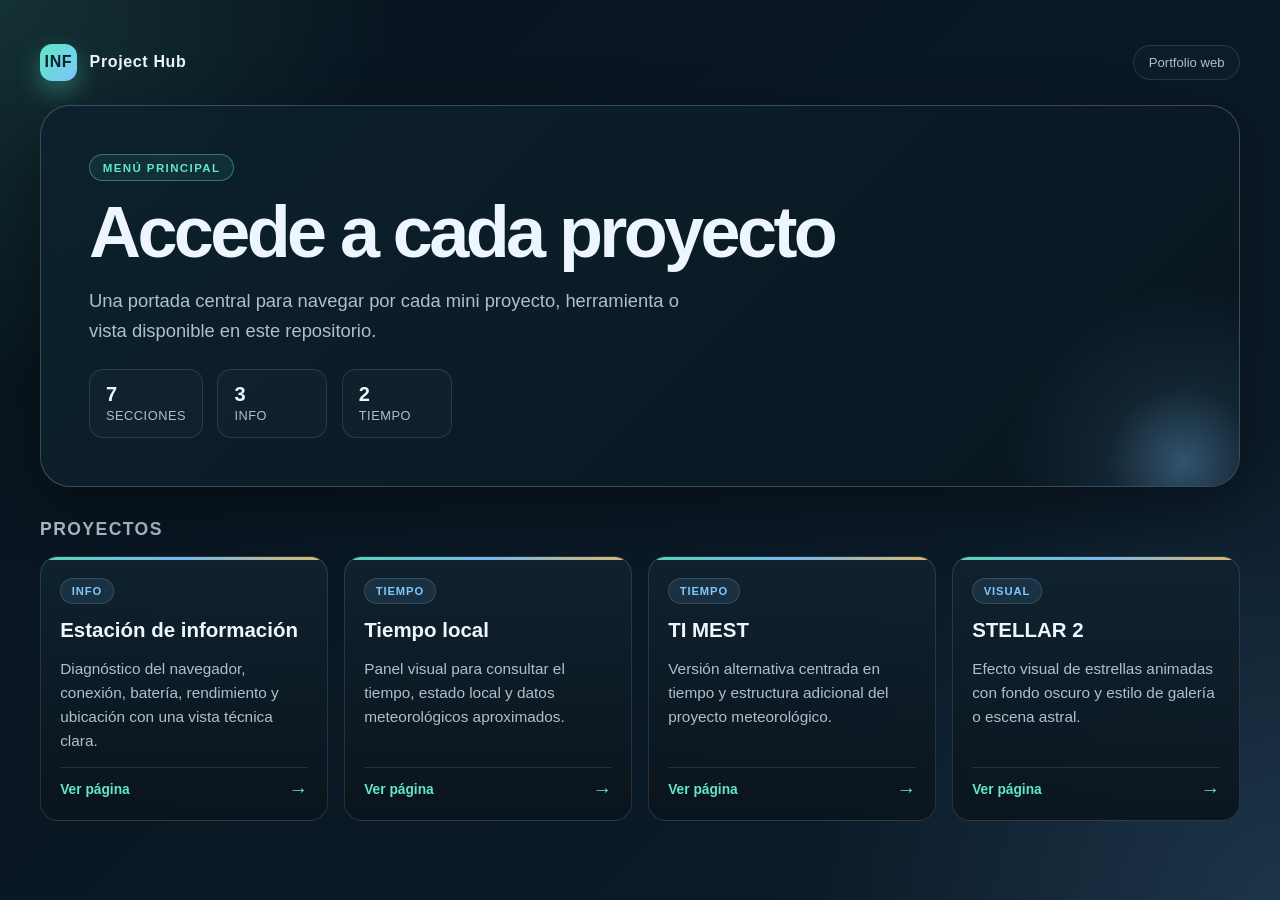
==== index.html @ cabd2fb2 "Fix STELLAR2 and add index links" ====
<!doctype html>
<html lang="es">
<head>
  <meta charset="utf-8">
  <meta name="viewport" content="width=device-width, initial-scale=1">
  <title>Hub de proyectos</title>
  <style>
    :root {
      --bg: #07131d;
      --bg-2: #0d1d2c;
      --panel: rgba(14, 29, 41, 0.88);
      --panel-strong: rgba(17, 35, 48, 0.96);
      --line: rgba(159, 177, 197, 0.18);
      --line-strong: rgba(159, 177, 197, 0.32);
      --text: #edf6ff;
      --muted: #aebfcf;
      --primary: #60e7c5;
      --primary-2: #7ec8ff;
      --gold: #f7c873;
      --shadow: rgba(0, 0, 0, 0.38);
    }

    * { box-sizing: border-box; }

    html {
      scroll-behavior: smooth;
    }

    body {
      margin: 0;
      min-height: 100vh;
      font-family: Inter, "Segoe UI", Roboto, Helvetica, Arial, sans-serif;
      color: var(--text);
      background:
        radial-gradient(circle at top left, rgba(96, 231, 197, 0.14), transparent 25%),
        radial-gradient(circle at bottom right, rgba(126, 200, 255, 0.14), transparent 30%),
        linear-gradient(135deg, var(--bg) 0%, var(--bg-2) 100%);
    }

    a { color: inherit; text-decoration: none; }

    .shell {
      width: min(1200px, calc(100% - 2rem));
      margin: 0 auto;
      padding: 2rem 0 4rem;
    }

    .topbar {
      display: flex;
      align-items: center;
      justify-content: space-between;
      gap: 1rem;
      padding: 0.75rem 0 1.5rem;
    }

    .brand {
      display: inline-flex;
      align-items: center;
      gap: 0.8rem;
      font-weight: 700;
      letter-spacing: 0.04em;
      color: var(--text);
    }

    .brand-mark {
      width: 2.3rem;
      height: 2.3rem;
      display: grid;
      place-items: center;
      border-radius: 12px;
      background: linear-gradient(135deg, var(--primary), var(--primary-2));
      color: #062230;
      font-weight: 800;
      box-shadow: 0 10px 24px rgba(96, 231, 197, 0.35);
    }

    .pill {
      display: inline-flex;
      align-items: center;
      gap: 0.5rem;
      padding: 0.55rem 0.9rem;
      border-radius: 999px;
      border: 1px solid var(--line);
      background: rgba(255,255,255,0.02);
      color: var(--muted);
      font-size: 0.82rem;
    }

    .hero {
      position: relative;
      overflow: hidden;
      border: 1px solid var(--line-strong);
      border-radius: 30px;
      background: linear-gradient(135deg, rgba(12, 34, 45, 0.98), rgba(10, 22, 32, 0.92));
      box-shadow: 0 20px 60px var(--shadow);
      padding: clamp(1.5rem, 4vw, 3rem);
      margin-bottom: 2rem;
    }

    .hero::before {
      content: "";
      position: absolute;
      inset: auto -10% -40% auto;
      width: 22rem;
      height: 22rem;
      border-radius: 50%;
      background: radial-gradient(circle, rgba(126,200,255,0.34) 0%, rgba(126,200,255,0.08) 30%, transparent 70%);
      pointer-events: none;
    }

    .hero-inner {
      position: relative;
      z-index: 1;
      max-width: 750px;
    }

    .eyebrow {
      display: inline-block;
      margin-bottom: 0.85rem;
      padding: 0.42rem 0.8rem;
      border: 1px solid rgba(96, 231, 197, 0.4);
      background: rgba(96, 231, 197, 0.08);
      color: var(--primary);
      border-radius: 999px;
      font-size: 0.72rem;
      letter-spacing: 0.12em;
      text-transform: uppercase;
      font-weight: 700;
    }

    h1 {
      margin: 0;
      line-height: 1.05;
      font-size: clamp(2.2rem, 6vw, 4.5rem);
      letter-spacing: -0.05em;
    }

    .subtitle {
      margin: 1rem 0 0;
      color: var(--muted);
      font-size: clamp(1rem, 1.8vw, 1.15rem);
      line-height: 1.6;
      max-width: 60ch;
    }

    .stats {
      display: flex;
      flex-wrap: wrap;
      gap: 0.9rem;
      margin-top: 1.5rem;
    }

    .stat {
      min-width: 110px;
      padding: 0.8rem 1rem;
      border: 1px solid var(--line);
      border-radius: 14px;
      background: rgba(255,255,255,0.018);
    }

    .stat strong {
      display: block;
      font-size: 1.25rem;
      font-weight: 800;
      color: var(--text);
    }

    .stat span {
      color: var(--muted);
      font-size: 0.8rem;
      letter-spacing: 0.04em;
      text-transform: uppercase;
    }

    .section-head {
      display: flex;
      align-items: center;
      justify-content: space-between;
      gap: 1rem;
      margin: 2rem 0 1rem;
    }

    .section-title {
      margin: 0;
      font-size: 1.1rem;
      letter-spacing: 0.08em;
      text-transform: uppercase;
      color: var(--muted);
      font-weight: 700;
    }

    .grid {
      display: grid;
      grid-template-columns: repeat(auto-fit, minmax(260px, 1fr));
      gap: 1rem;
    }

    .card {
      position: relative;
      display: flex;
      flex-direction: column;
      gap: 0.9rem;
      padding: 1.3rem 1.2rem;
      border: 1px solid var(--line);
      border-radius: 18px;
      background: linear-gradient(180deg, rgba(17, 35, 48, 0.9), rgba(10, 20, 28, 0.9));
      box-shadow: inset 0 1px 0 rgba(255,255,255,0.04);
      transition: transform 0.18s ease, border-color 0.18s ease, box-shadow 0.18s ease;
      overflow: hidden;
    }

    .card::before {
      content: "";
      position: absolute;
      inset: 0 auto auto 0;
      width: 100%;
      height: 3px;
      background: linear-gradient(90deg, var(--primary), var(--primary-2), var(--gold));
      opacity: 0.9;
    }

    .card:hover {
      transform: translateY(-4px);
      border-color: var(--line-strong);
      box-shadow: 0 18px 36px rgba(0,0,0,0.2);
    }

    .tag {
      display: inline-flex;
      align-self: flex-start;
      padding: 0.38rem 0.66rem;
      border-radius: 999px;
      background: rgba(126, 200, 255, 0.1);
      border: 1px solid rgba(126, 200, 255, 0.2);
      color: var(--primary-2);
      font-size: 0.7rem;
      font-weight: 800;
      text-transform: uppercase;
      letter-spacing: 0.08em;
    }

    .card h2 {
      margin: 0;
      font-size: 1.28rem;
      line-height: 1.2;
    }

    .card p {
      margin: 0;
      color: var(--muted);
      line-height: 1.55;
      font-size: 0.96rem;
    }

    .card footer {
      margin-top: auto;
      display: flex;
      align-items: center;
      justify-content: space-between;
      gap: 0.75rem;
      padding-top: 0.75rem;
      border-top: 1px solid var(--line);
      color: var(--primary);
      font-weight: 700;
      font-size: 0.86rem;
    }

    .arrow {
      font-size: 1.2rem;
      line-height: 1;
    }

    @media (max-width: 640px) {
      .topbar {
        flex-direction: column;
        align-items: flex-start;
      }

      .stats {
        display: grid;
        grid-template-columns: repeat(2, minmax(0, 1fr));
      }
    }
  </style>
</head>
<body>
  <div class="shell">
    <header class="topbar">
      <div class="brand">
        <span class="brand-mark">INF</span>
        <span>Project Hub</span>
      </div>
      <div class="pill">Portfolio web</div>
    </header>

    <section class="hero">
      <div class="hero-inner">
        <div class="eyebrow">Menú principal</div>
        <h1>Accede a cada proyecto</h1>
        <p class="subtitle">Una portada central para navegar por cada mini proyecto, herramienta o vista disponible en este repositorio.</p>

        <div class="stats" aria-label="Resumen">
          <div class="stat">
            <strong>7</strong>
            <span>Secciones</span>
          </div>
          <div class="stat">
            <strong>3</strong>
            <span>Info</span>
          </div>
          <div class="stat">
            <strong>2</strong>
            <span>Tiempo</span>
          </div>
        </div>
      </div>
    </section>

    <div class="section-head">
      <h2 class="section-title">Proyectos</h2>
    </div>

    <section class="grid" aria-label="Listado de proyectos">
      <a class="card" href="INFO_TEST_PAGES/inf1.html">
        <span class="tag">Info</span>
        <h2>Estación de información</h2>
        <p>Diagnóstico del navegador, conexión, batería, rendimiento y ubicación con una vista técnica clara.</p>
        <footer>
          <span>Ver página</span>
          <span class="arrow">→</span>
        </footer>
      </a>

      <a class="card" href="TIEMPROJECT/tiempo.html">
        <span class="tag">Tiempo</span>
        <h2>Tiempo local</h2>
        <p>Panel visual para consultar el tiempo, estado local y datos meteorológicos aproximados.</p>
        <footer>
          <span>Ver página</span>
          <span class="arrow">→</span>
        </footer>
      </a>

      <a class="card" href="TIMEST/index.html">
        <span class="tag">Tiempo</span>
        <h2>TI MEST</h2>
        <p>Versión alternativa centrada en tiempo y estructura adicional del proyecto meteorológico.</p>
        <footer>
          <span>Ver página</span>
          <span class="arrow">→</span>
        </footer>
      </a>

      <a class="card" href="STELLAR2/index.html">
        <span class="tag">Visual</span>
        <h2>STELLAR 2</h2>
        <p>Efecto visual de estrellas animadas con fondo oscuro y estilo de galería o escena astral.</p>
        <footer>
          <span>Ver página</span>
          <span class="arrow">→</span>
        </footer>
      </a>
    </section>
  </div>
</body>
</html>
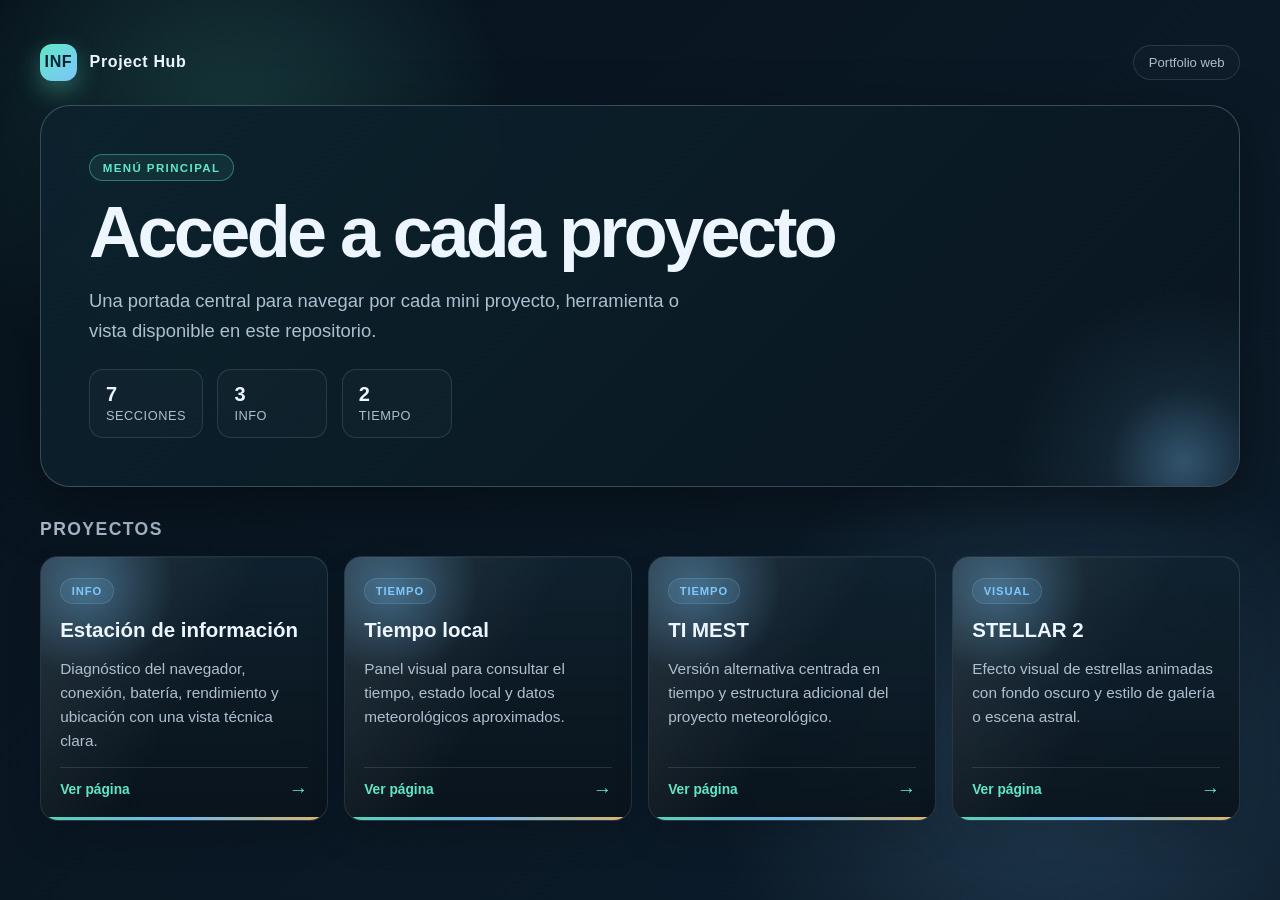
==== commit 242fec6f: "Adjust index mobile orientation glow" ====
--- a/index.html
+++ b/index.html
@@ -18,6 +18,11 @@
       --primary-2: #7ec8ff;
       --gold: #f7c873;
       --shadow: rgba(0, 0, 0, 0.38);
+      --ambient-x: 18%;
+      --ambient-y: 16%;
+      --card-glow-x: 16%;
+      --card-glow-y: 12%;
+      --card-tilt: 120deg;
     }
 
     * { box-sizing: border-box; }
@@ -32,9 +37,10 @@
       font-family: Inter, "Segoe UI", Roboto, Helvetica, Arial, sans-serif;
       color: var(--text);
       background:
-        radial-gradient(circle at top left, rgba(96, 231, 197, 0.14), transparent 25%),
-        radial-gradient(circle at bottom right, rgba(126, 200, 255, 0.14), transparent 30%),
+        radial-gradient(circle at var(--ambient-x) var(--ambient-y), rgba(96, 231, 197, 0.18), transparent 22%),
+        radial-gradient(circle at calc(100% - var(--ambient-x)) calc(100% - var(--ambient-y)), rgba(126, 200, 255, 0.18), transparent 26%),
         linear-gradient(135deg, var(--bg) 0%, var(--bg-2) 100%);
+      transition: background-position 0.35s ease;
     }
 
     a { color: inherit; text-decoration: none; }
@@ -204,25 +210,38 @@
       border: 1px solid var(--line);
       border-radius: 18px;
       background: linear-gradient(180deg, rgba(17, 35, 48, 0.9), rgba(10, 20, 28, 0.9));
-      box-shadow: inset 0 1px 0 rgba(255,255,255,0.04);
+      box-shadow: inset 0 1px 0 rgba(255,255,255,0.04), 0 18px 36px rgba(0,0,0,0.12);
       transition: transform 0.18s ease, border-color 0.18s ease, box-shadow 0.18s ease;
       overflow: hidden;
+      isolation: isolate;
     }
 
     .card::before {
       content: "";
       position: absolute;
-      inset: 0 auto auto 0;
-      width: 100%;
+      inset: 0;
+      background:
+        radial-gradient(circle at var(--card-glow-x) var(--card-glow-y), rgba(126, 200, 255, 0.38), transparent 26%),
+        linear-gradient(var(--card-tilt), rgba(255,255,255,0.12), transparent 52%);
+      opacity: 0.9;
+      pointer-events: none;
+      z-index: -1;
+    }
+
+    .card::after {
+      content: "";
+      position: absolute;
+      inset: auto 0 0 0;
       height: 3px;
       background: linear-gradient(90deg, var(--primary), var(--primary-2), var(--gold));
       opacity: 0.9;
+      pointer-events: none;
     }
 
     .card:hover {
       transform: translateY(-4px);
       border-color: var(--line-strong);
-      box-shadow: 0 18px 36px rgba(0,0,0,0.2);
+      box-shadow: 0 22px 42px rgba(0,0,0,0.2);
     }
 
     .tag {
@@ -270,15 +289,66 @@
       line-height: 1;
     }
 
+    @media (max-width: 900px) {
+      .grid {
+        grid-template-columns: repeat(2, minmax(0, 1fr));
+      }
+    }
+
+    @media (orientation: landscape) and (max-height: 520px) {
+      :root {
+        --ambient-x: 28%;
+        --ambient-y: 26%;
+        --card-glow-x: 72%;
+        --card-glow-y: 20%;
+        --card-tilt: 155deg;
+      }
+    }
+
     @media (max-width: 640px) {
+      :root {
+        --ambient-x: 20%;
+        --ambient-y: 18%;
+        --card-glow-x: 22%;
+        --card-glow-y: 18%;
+        --card-tilt: 110deg;
+      }
+
+      .shell {
+        width: min(100% - 1rem, 1200px);
+        padding-top: 1rem;
+      }
+
       .topbar {
         flex-direction: column;
         align-items: flex-start;
+        gap: 0.8rem;
+      }
+
+      .hero {
+        border-radius: 22px;
+        padding: 1.2rem 1rem 1.3rem;
       }
 
       .stats {
         display: grid;
         grid-template-columns: repeat(2, minmax(0, 1fr));
+      }
+
+      .grid {
+        grid-template-columns: 1fr;
+      }
+
+      .card {
+        padding: 1rem 1rem 0.95rem;
+      }
+
+      .card h2 {
+        font-size: 1.12rem;
+      }
+
+      .card p {
+        font-size: 0.92rem;
       }
     }
   </style>
@@ -351,7 +421,7 @@
         </footer>
       </a>
 
-      <a class="card" href="STELLAR2/index.html">
+      <a class="card" href="stellar2.html">
         <span class="tag">Visual</span>
         <h2>STELLAR 2</h2>
         <p>Efecto visual de estrellas animadas con fondo oscuro y estilo de galería o escena astral.</p>
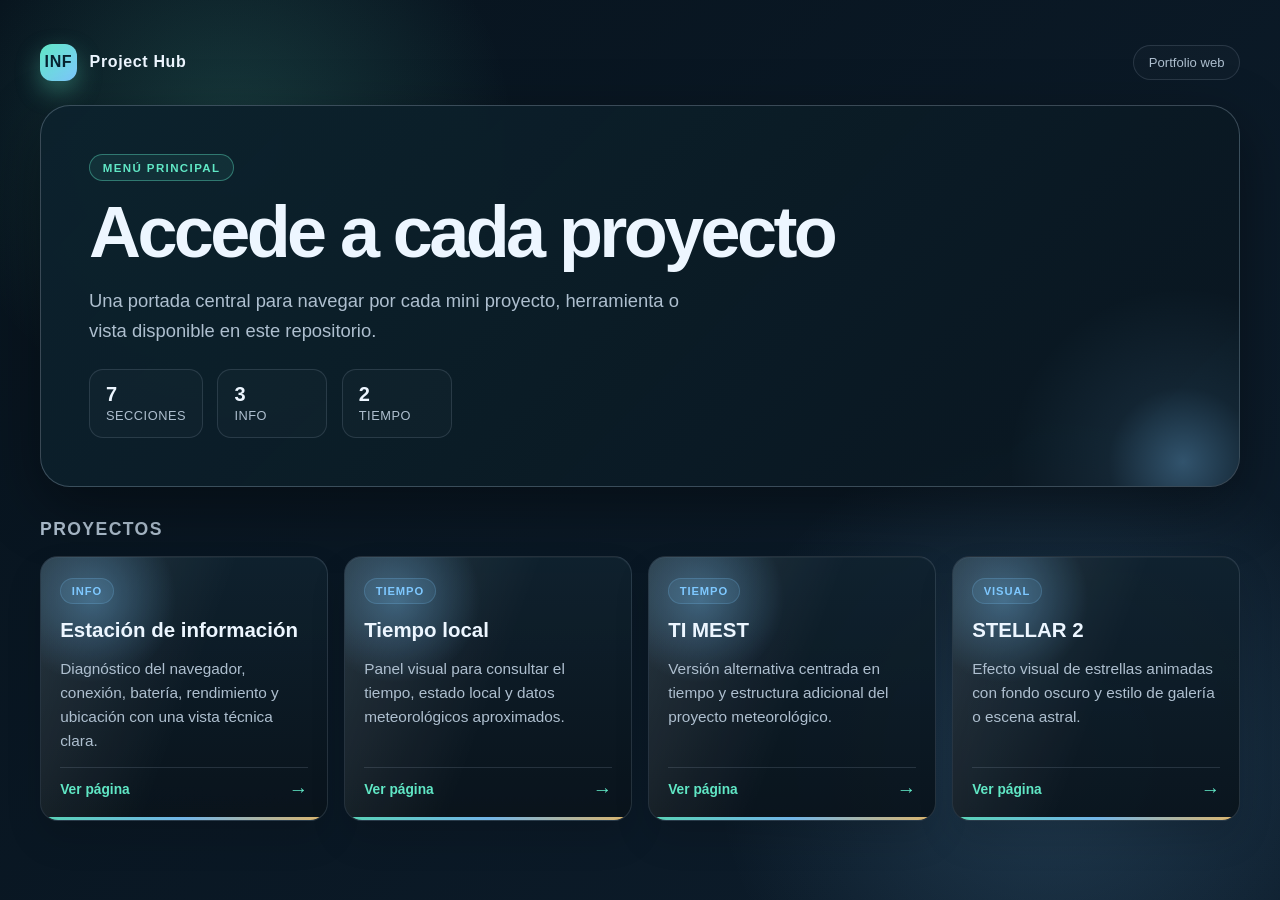
==== commit d07347cc: "Add motion-reactive index reflections" ====
--- a/index.html
+++ b/index.html
@@ -186,6 +186,10 @@
       margin: 2rem 0 1rem;
     }
 
+    body {
+      transition: background 0.45s ease;
+    }
+
     .section-title {
       margin: 0;
       font-size: 1.1rem;
@@ -432,5 +436,48 @@
       </a>
     </section>
   </div>
+
+  <script>
+    const root = document.documentElement;
+    const clamp = (value, min, max) => Math.min(Math.max(value, min), max);
+
+    function updateMotionVisuals(x, y) {
+      const ambientX = clamp(18 + x * 22, 8, 42);
+      const ambientY = clamp(16 + y * 20, 8, 36);
+      const glowX = clamp(18 + x * 24, 10, 72);
+      const glowY = clamp(16 + y * 22, 8, 38);
+      const tilt = 110 + x * 45;
+
+      root.style.setProperty('--ambient-x', `${ambientX}%`);
+      root.style.setProperty('--ambient-y', `${ambientY}%`);
+      root.style.setProperty('--card-glow-x', `${glowX}%`);
+      root.style.setProperty('--card-glow-y', `${glowY}%`);
+      root.style.setProperty('--card-tilt', `${tilt}deg`);
+    }
+
+    function handleOrientation(event) {
+      const gamma = clamp((Number(event.gamma || 0) / 30), -1, 1);
+      const beta = clamp((Number(event.beta || 0) / 35), -1, 1);
+      updateMotionVisuals(gamma, -beta);
+    }
+
+    function handlePointerMove(event) {
+      const x = clamp(((event.clientX / window.innerWidth) - 0.5) * 2, -1, 1);
+      const y = clamp(((event.clientY / window.innerHeight) - 0.5) * 2, -1, 1);
+      updateMotionVisuals(x, -y);
+    }
+
+    if (window.DeviceOrientationEvent) {
+      window.addEventListener('deviceorientation', handleOrientation, { passive: true });
+    }
+
+    window.addEventListener('pointermove', handlePointerMove, { passive: true });
+    window.addEventListener('orientationchange', () => {
+      const isLandscape = window.matchMedia('(orientation: landscape)').matches;
+      updateMotionVisuals(isLandscape ? 0.7 : -0.2, isLandscape ? -0.3 : 0.2);
+    });
+
+    updateMotionVisuals(0, 0);
+  </script>
 </body>
 </html>
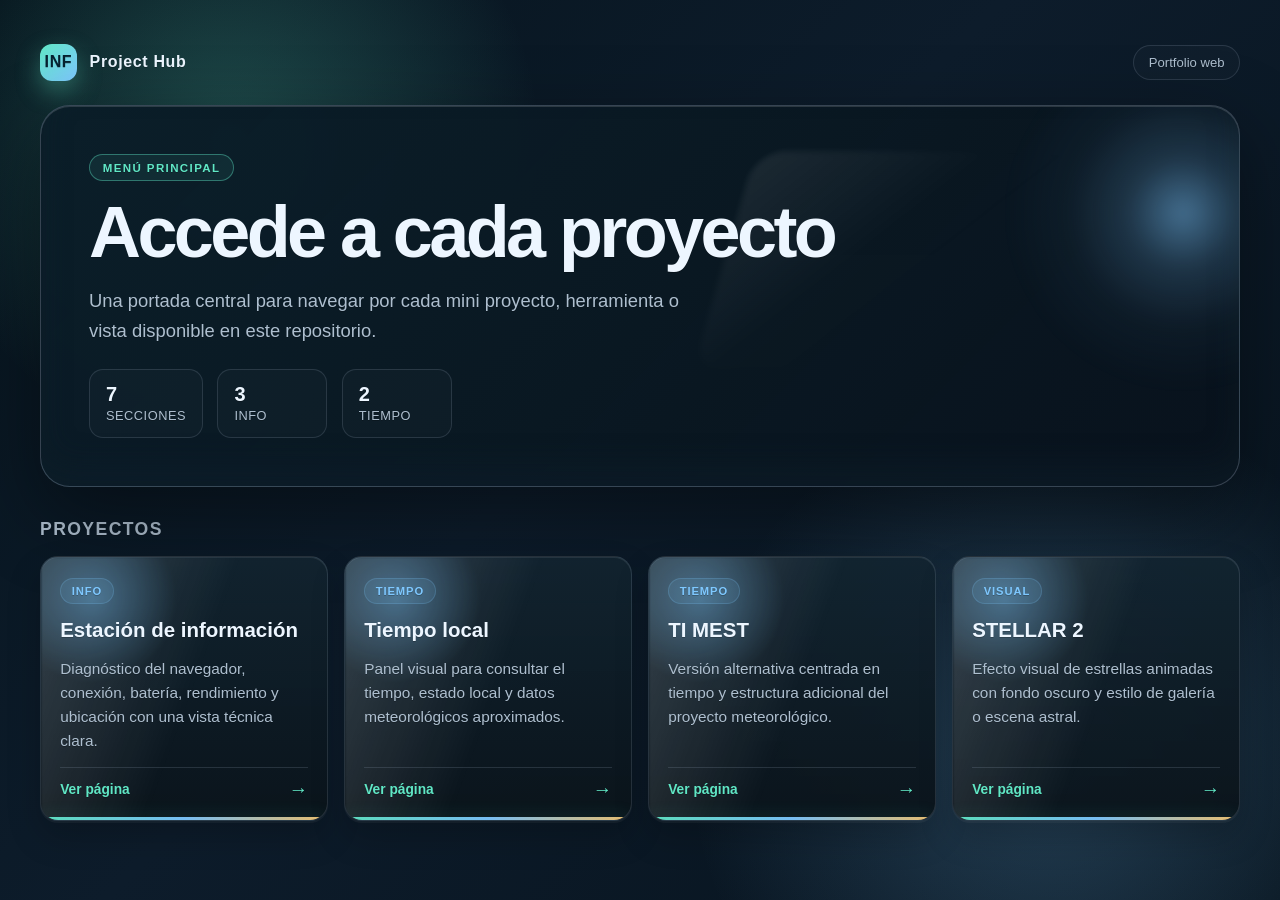
==== commit ada04310: "Boost index shadows and reflections" ====
--- a/index.html
+++ b/index.html
@@ -37,10 +37,11 @@
       font-family: Inter, "Segoe UI", Roboto, Helvetica, Arial, sans-serif;
       color: var(--text);
       background:
-        radial-gradient(circle at var(--ambient-x) var(--ambient-y), rgba(96, 231, 197, 0.18), transparent 22%),
-        radial-gradient(circle at calc(100% - var(--ambient-x)) calc(100% - var(--ambient-y)), rgba(126, 200, 255, 0.18), transparent 26%),
-        linear-gradient(135deg, var(--bg) 0%, var(--bg-2) 100%);
+        radial-gradient(circle at var(--ambient-x) var(--ambient-y), rgba(96, 231, 197, 0.26), transparent 24%),
+        radial-gradient(circle at calc(100% - var(--ambient-x)) calc(100% - var(--ambient-y)), rgba(126, 200, 255, 0.24), transparent 28%),
+        linear-gradient(135deg, #06141d 0%, #0d1c2b 46%, #07131d 100%);
       transition: background-position 0.35s ease;
+      text-shadow: 0 1px 0 rgba(0,0,0,0.2);
     }
 
     a { color: inherit; text-decoration: none; }
@@ -95,23 +96,44 @@
     .hero {
       position: relative;
       overflow: hidden;
-      border: 1px solid var(--line-strong);
+      border: 1px solid rgba(159, 177, 197, 0.3);
       border-radius: 30px;
-      background: linear-gradient(135deg, rgba(12, 34, 45, 0.98), rgba(10, 22, 32, 0.92));
-      box-shadow: 0 20px 60px var(--shadow);
+      background:
+        linear-gradient(135deg, rgba(11, 30, 41, 0.98), rgba(9, 18, 28, 0.94));
+      box-shadow:
+        0 28px 80px rgba(0, 0, 0, 0.42),
+        inset 0 1px 0 rgba(255,255,255,0.14),
+        inset 0 -20px 30px rgba(15, 33, 46, 0.4);
       padding: clamp(1.5rem, 4vw, 3rem);
       margin-bottom: 2rem;
+      isolation: isolate;
     }
 
     .hero::before {
       content: "";
       position: absolute;
-      inset: auto -10% -40% auto;
+      inset: -18% -10% auto auto;
       width: 22rem;
       height: 22rem;
       border-radius: 50%;
-      background: radial-gradient(circle, rgba(126,200,255,0.34) 0%, rgba(126,200,255,0.08) 30%, transparent 70%);
+      background: radial-gradient(circle, rgba(126,200,255,0.5) 0%, rgba(126,200,255,0.18) 22%, rgba(126,200,255,0.04) 46%, transparent 72%);
       pointer-events: none;
+      filter: blur(8px);
+      opacity: 1;
+    }
+
+    .hero::after {
+      content: "";
+      position: absolute;
+      inset: 12% 8% auto auto;
+      width: 35%;
+      height: 58%;
+      border-radius: 30px;
+      background: linear-gradient(135deg, rgba(255,255,255,0.28), rgba(255,255,255,0.02), transparent 75%);
+      transform: skewX(-16deg);
+      opacity: 0.28;
+      pointer-events: none;
+      filter: blur(3px);
     }
 
     .hero-inner {
@@ -211,10 +233,13 @@
       flex-direction: column;
       gap: 0.9rem;
       padding: 1.3rem 1.2rem;
-      border: 1px solid var(--line);
+      border: 1px solid rgba(159, 177, 197, 0.18);
       border-radius: 18px;
-      background: linear-gradient(180deg, rgba(17, 35, 48, 0.9), rgba(10, 20, 28, 0.9));
-      box-shadow: inset 0 1px 0 rgba(255,255,255,0.04), 0 18px 36px rgba(0,0,0,0.12);
+      background: linear-gradient(180deg, rgba(18, 36, 48, 0.9), rgba(11, 20, 27, 0.96));
+      box-shadow:
+        0 16px 34px rgba(0,0,0,0.2),
+        0 2px 0 rgba(255,255,255,0.05),
+        inset 0 1px 0 rgba(255,255,255,0.08);
       transition: transform 0.18s ease, border-color 0.18s ease, box-shadow 0.18s ease;
       overflow: hidden;
       isolation: isolate;
@@ -225,11 +250,12 @@
       position: absolute;
       inset: 0;
       background:
-        radial-gradient(circle at var(--card-glow-x) var(--card-glow-y), rgba(126, 200, 255, 0.38), transparent 26%),
-        linear-gradient(var(--card-tilt), rgba(255,255,255,0.12), transparent 52%);
+        radial-gradient(circle at var(--card-glow-x) var(--card-glow-y), rgba(126, 200, 255, 0.42), transparent 26%),
+        linear-gradient(var(--card-tilt), rgba(255,255,255,0.18), transparent 54%);
       opacity: 0.9;
       pointer-events: none;
       z-index: -1;
+      filter: blur(1px);
     }
 
     .card::after {
@@ -238,14 +264,18 @@
       inset: auto 0 0 0;
       height: 3px;
       background: linear-gradient(90deg, var(--primary), var(--primary-2), var(--gold));
-      opacity: 0.9;
+      opacity: 0.95;
       pointer-events: none;
+      box-shadow: 0 0 18px rgba(96, 231, 197, 0.35);
     }
 
     .card:hover {
-      transform: translateY(-4px);
-      border-color: var(--line-strong);
-      box-shadow: 0 22px 42px rgba(0,0,0,0.2);
+      transform: translateY(-5px);
+      border-color: rgba(126, 200, 255, 0.4);
+      box-shadow:
+        0 24px 52px rgba(0,0,0,0.24),
+        0 0 28px rgba(126,200,255,0.12),
+        inset 0 1px 0 rgba(255,255,255,0.12);
     }
 
     .tag {
